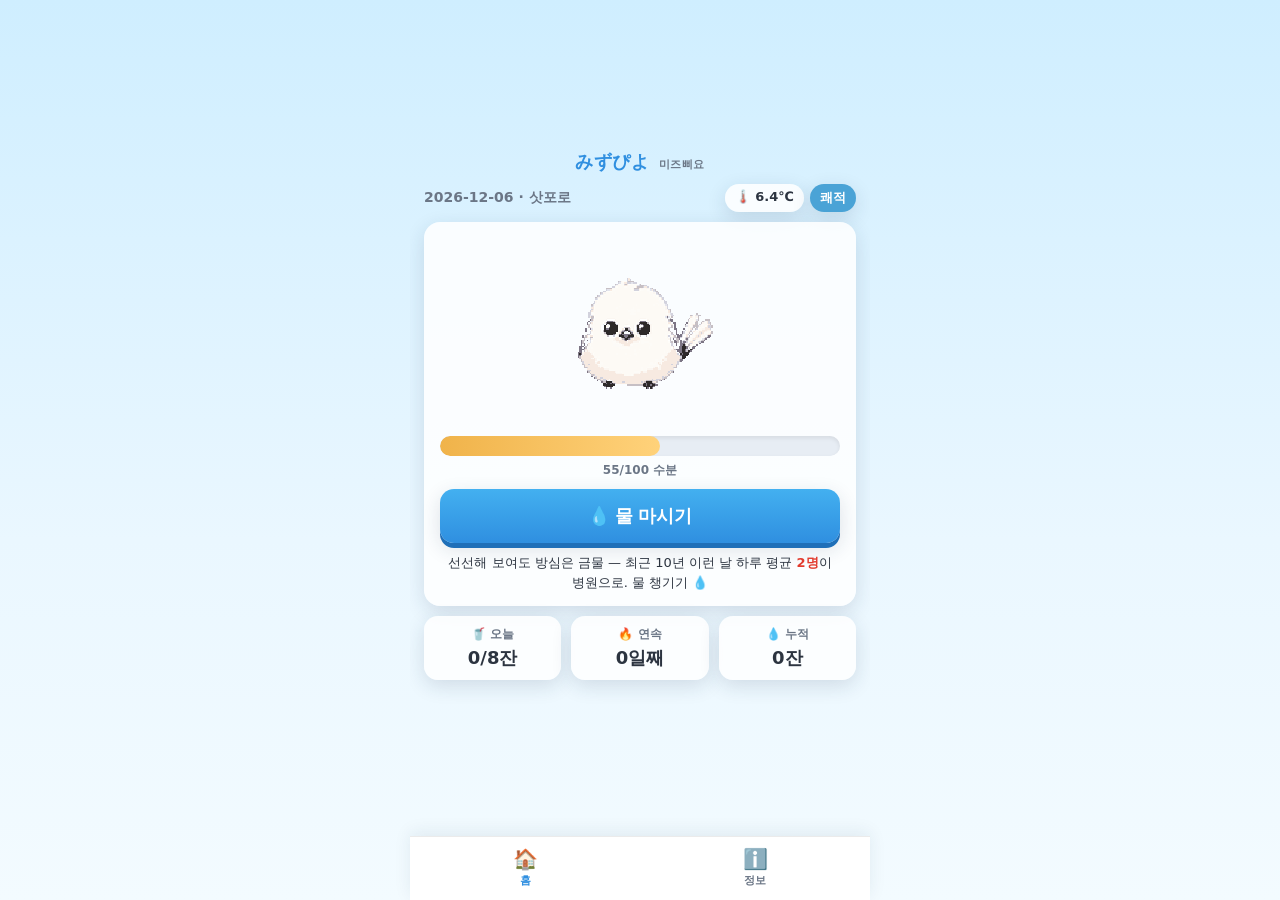
==== index.html @ 14b31330 "feat: mizupiyo Sapporo hydration nudge web app Co-Authored-By: Claude Fable 5 <noreply@anthropic.com" ====
<!DOCTYPE html>
<html lang="ko">
<head>
  <meta charset="UTF-8" />
  <meta name="viewport" content="width=device-width, initial-scale=1.0, maximum-scale=1.0, user-scalable=no" />
  <title>みずぴよ 미즈삐요 — 삿포로 물주기 오목눈이</title>
  <meta name="description" content="みずぴよ(미즈삐요): 삿포로 실제 기온에 반응해 목말라하는 오목눈이 펫에게 물을 주며 키우는 수분 섭취 넛지 웹앱" />
  <link rel="stylesheet" href="./css/style.css?v=6" />
</head>
<body class="tone-warm">
  <div id="app">
    <main id="screen">
      <div class="loading">みずぴよ가 오목눈이를 깨우는 중… 🐦💧</div>
    </main>
    <nav id="tabbar">
      <button data-tab="home" class="active">🏠<span>홈</span></button>
      <button data-tab="info">ℹ️<span>정보</span></button>
    </nav>
  </div>

  <div id="toast"></div>

  <script src="./js/sprites.js?v=6"></script>
  <script src="./js/data.js?v=6"></script>
  <script src="./js/game.js?v=6"></script>
  <script src="./js/app.js?v=6"></script>
</body>
</html>
---- css/style.css ----
/* style.css — Sapporo Hydration Pet. Mobile-first, pixel-art friendly. */

* { box-sizing: border-box; margin: 0; padding: 0; }

:root {
  --card: rgba(255, 255, 255, 0.86);
  --ink: #2c3440;
  --muted: #6b7686;
  --line: rgba(0, 0, 0, 0.08);
  --shadow: 0 6px 20px rgba(30, 50, 80, 0.14);
  --radius: 16px;
}

html, body { height: 100%; }

body {
  font-family: "Segoe UI", system-ui, "Apple SD Gothic Neo", "Malgun Gothic", sans-serif;
  color: var(--ink);
  min-height: 100%;
  transition: background 0.6s ease;
  -webkit-tap-highlight-color: transparent;
  user-select: none;
}

/* --- Heat-stage background tones ------------------------------------------ */
body.tone-cool  { background: linear-gradient(180deg, #cfeeff 0%, #eaf7ff 60%, #f3fbff 100%); }
body.tone-warm  { background: linear-gradient(180deg, #ffe9c7 0%, #fff6e6 60%, #fffaf2 100%); }
body.tone-hot   { background: linear-gradient(180deg, #ffcf9e 0%, #ffe0c2 55%, #fff1e4 100%); }
body.tone-blaze { background: linear-gradient(180deg, #ff9f8a 0%, #ffc0ac 50%, #ffe0d5 100%); }

#app {
  max-width: 460px;
  margin: 0 auto;
  min-height: 100vh;
  min-height: 100dvh;
  display: flex;
  flex-direction: column;
  position: relative;
}

#screen {
  flex: 1;
  padding: 10px 14px 80px;
  display: flex;
  flex-direction: column;
  justify-content: safe center; /* short content centers; tall content scrolls from top */
  gap: 10px;
  overflow-y: auto;
}

.sprite { image-rendering: pixelated; image-rendering: crisp-edges; display: block; }

/* --- Brand ---------------------------------------------------------------- */
.brand { text-align: center; margin: 0; letter-spacing: 0.5px; }
.brand b { font-size: 18px; color: #2f8fe0; }
.brand span { font-size: 11px; color: var(--muted); font-weight: 700; margin-left: 4px; }

/* --- Top bar -------------------------------------------------------------- */
.topbar {
  display: flex; align-items: center; justify-content: space-between;
  gap: 8px; flex-wrap: wrap;
}
.date { font-size: 14px; font-weight: 700; color: var(--muted); }
.badges { display: flex; gap: 6px; }
.badge {
  font-size: 13px; font-weight: 800; padding: 5px 10px; border-radius: 999px;
  background: var(--card); box-shadow: var(--shadow);
}
.badge.temp small { font-weight: 700; opacity: 0.65; font-size: 11px; }
.badge.stage.tone-cool  { background: #4aa3d6; color: #fff; }
.badge.stage.tone-warm  { background: #f0a83c; color: #fff; }
.badge.stage.tone-hot   { background: #f0742c; color: #fff; }
.badge.stage.tone-blaze { background: #e23b2e; color: #fff; }

/* --- Pet stage ------------------------------------------------------------ */
.pet-stage {
  background: var(--card); border-radius: var(--radius); box-shadow: var(--shadow);
  padding: 14px 16px; display: flex; flex-direction: column; align-items: center; gap: 10px;
}
.pet-wrap { position: relative; width: 190px; height: 190px; cursor: pointer; }
.pet-wrap .sprite { position: absolute; inset: 0; width: 100%; height: 100%; transition: opacity 0.4s ease; }
.pet-wrap .sprite.enter { opacity: 0; }
.pet-wrap .sprite.leave { opacity: 0; }
.pet-wrap:active { transform: scale(0.96); }

.pet-wrap[data-state="calm"]    .sprite { animation: bob 2.6s ease-in-out infinite; }
.pet-wrap[data-state="thirsty"] .sprite { animation: shiver 0.5s steps(2) infinite; }
.pet-wrap[data-state="heat"]    .sprite { animation: pant 0.7s ease-in-out infinite; }
.pet-wrap[data-state="happy"]   .sprite { animation: jump 0.5s ease-in-out infinite; }

@keyframes bob    { 0%,100% { transform: translateY(0); } 50% { transform: translateY(-6px); } }
@keyframes shiver { 0% { transform: translateX(-2px); } 100% { transform: translateX(2px); } }
@keyframes pant   { 0%,100% { transform: scale(1); } 50% { transform: scale(1.04, 0.96); } }
@keyframes jump   { 0%,100% { transform: translateY(0) scale(1); } 40% { transform: translateY(-14px) scale(1.05); } }

.sparkle {
  position: absolute; top: 40%; font-size: 20px; pointer-events: none;
  animation: floatUp 1s ease-out forwards;
}
@keyframes floatUp {
  0% { transform: translateY(0) scale(0.6); opacity: 0; }
  30% { opacity: 1; }
  100% { transform: translateY(-70px) scale(1.1); opacity: 0; }
}

/* --- Gauge ---------------------------------------------------------------- */
.gauge { width: 100%; }
.gauge-track {
  height: 20px; border-radius: 999px; background: #e7edf4;
  overflow: hidden; box-shadow: inset 0 2px 4px rgba(0,0,0,0.08);
}
.gauge-fill { height: 100%; width: 0; border-radius: 999px; transition: width 0.4s ease, background 0.4s; }
.gauge-fill.ok  { background: linear-gradient(90deg, #46c37b, #6fe0a0); }
.gauge-fill.mid { background: linear-gradient(90deg, #f0b34a, #ffd27a); }
.gauge-fill.low { background: linear-gradient(90deg, #e2564a, #ff8a7a); }
.gauge-label { text-align: center; font-size: 12px; font-weight: 700; color: var(--muted); margin-top: 6px; }

/* --- Water button --------------------------------------------------------- */
.water-btn {
  width: 100%; padding: 15px; font-size: 18px; font-weight: 800; color: #fff;
  border: none; border-radius: 14px; cursor: pointer;
  background: linear-gradient(180deg, #43b0f0, #2f8fe0);
  box-shadow: 0 5px 0 #1f6fb8, var(--shadow); transition: transform 0.08s, box-shadow 0.08s;
}
.water-btn:active:not(:disabled) { transform: translateY(4px); box-shadow: 0 1px 0 #1f6fb8; }
.water-btn:disabled { background: #b9c2ce; box-shadow: 0 5px 0 #98a2af; cursor: not-allowed; }

.heat-line { font-size: 13px; text-align: center; color: var(--ink); line-height: 1.5; }
.heat-line b { color: #e23b2e; }
.fallback-note { font-size: 11px; color: var(--muted); text-align: center; line-height: 1.4; }

/* --- Stats ---------------------------------------------------------------- */
.stats { display: grid; grid-template-columns: repeat(3, 1fr); gap: 10px; }
.stats.stats-2 { grid-template-columns: repeat(2, 1fr); }
.stat {
  background: var(--card); border-radius: 14px; box-shadow: var(--shadow);
  padding: 10px 6px; text-align: center; display: flex; flex-direction: column; gap: 3px;
}
.stat .k { font-size: 12px; color: var(--muted); font-weight: 700; }
.stat .v { font-size: 18px; font-weight: 800; }

/* --- Dex ------------------------------------------------------------------ */
.dex-progress { height: 10px; border-radius: 999px; background: #e7edf4; overflow: hidden; }
.dex-progress-fill { height: 100%; background: linear-gradient(90deg, #46c37b, #6fe0a0); transition: width 0.5s; }
.dex-grid { display: grid; grid-template-columns: repeat(3, 1fr); gap: 10px; }
.dex-card {
  background: var(--card); border-radius: 14px; box-shadow: var(--shadow);
  padding: 12px 6px; text-align: center; display: flex; flex-direction: column; align-items: center; gap: 5px;
}
.dex-card.locked { opacity: 0.75; }
.dex-card.legendary { outline: 2px solid #e6b422; background: linear-gradient(180deg, #fff9e6, #fffdf5); }
.dex-sprite-wrap { width: 74px; height: 74px; }
.dex-sprite-wrap .sprite { width: 100%; height: 100%; }
.dex-name { font-size: 12px; font-weight: 800; }
.dex-card.locked .dex-name { color: var(--muted); }
.dex-cond { font-size: 10px; color: var(--muted); line-height: 1.35; }

/* --- Info ----------------------------------------------------------------- */
.info { background: var(--card); border-radius: var(--radius); box-shadow: var(--shadow); padding: 18px; display: flex; flex-direction: column; gap: 10px; }
.info h3 { font-size: 15px; margin-top: 6px; }
.info p { font-size: 13px; line-height: 1.6; }
.info ul { font-size: 13px; line-height: 1.7; padding-left: 18px; }
.info .muted { color: var(--muted); font-size: 12px; }
.info-table { width: 100%; border-collapse: collapse; font-size: 12px; }
.info-table th, .info-table td { border: 1px solid var(--line); padding: 6px 4px; text-align: center; }
.info-table th { background: rgba(0,0,0,0.04); font-weight: 800; }
.reset-btn {
  margin-top: 10px; padding: 12px; border: none; border-radius: 12px; cursor: pointer;
  background: #f0e3e3; color: #b13a30; font-weight: 800; font-size: 14px;
}

/* --- Tab bar -------------------------------------------------------------- */
#tabbar {
  position: fixed; bottom: 0; left: 50%; transform: translateX(-50%);
  width: 100%; max-width: 460px; display: flex;
  background: rgba(255,255,255,0.94); backdrop-filter: blur(8px);
  border-top: 1px solid var(--line); box-shadow: 0 -4px 16px rgba(30,50,80,0.08);
}
#tabbar button {
  flex: 1; border: none; background: none; cursor: pointer; padding: 10px 0 12px;
  font-size: 20px; color: var(--muted); display: flex; flex-direction: column; align-items: center; gap: 2px;
}
#tabbar button span { font-size: 11px; font-weight: 700; }
#tabbar button.active { color: #2f8fe0; }

/* --- Toast + modal -------------------------------------------------------- */
#toast {
  position: fixed; bottom: 84px; left: 50%; transform: translateX(-50%) translateY(20px);
  background: rgba(40,50,65,0.94); color: #fff; padding: 10px 16px; border-radius: 999px;
  font-size: 13px; font-weight: 700; opacity: 0; pointer-events: none; transition: all 0.3s; z-index: 40; white-space: nowrap;
}
#toast.show { opacity: 1; transform: translateX(-50%) translateY(0); }

#modal {
  position: fixed; inset: 0; background: rgba(20,30,45,0.55); display: none;
  align-items: center; justify-content: center; z-index: 60; padding: 24px;
}
#modal.show { display: flex; }
.modal-card {
  background: #fff; border-radius: 20px; padding: 24px; text-align: center;
  max-width: 300px; width: 100%; display: flex; flex-direction: column; align-items: center; gap: 6px;
  animation: pop 0.35s ease;
}
@keyframes pop { 0% { transform: scale(0.7); opacity: 0; } 100% { transform: scale(1); opacity: 1; } }
.modal-burst { font-size: 30px; animation: bob 1.5s ease-in-out infinite; }
.modal-sprite { width: 110px; height: 110px; }
.modal-sprite .sprite { width: 100%; height: 100%; }
.modal-title { font-size: 13px; color: var(--muted); font-weight: 700; }
.modal-name { font-size: 20px; font-weight: 800; }
.modal-cond { font-size: 12px; color: var(--muted); }
.modal-ok {
  margin-top: 10px; padding: 12px 20px; border: none; border-radius: 12px; cursor: pointer;
  background: linear-gradient(180deg, #43b0f0, #2f8fe0); color: #fff; font-weight: 800; font-size: 15px;
}

.loading, .error { text-align: center; margin-top: 60px; color: var(--muted); line-height: 1.8; font-weight: 700; }
.error code { background: rgba(0,0,0,0.06); padding: 1px 5px; border-radius: 4px; }
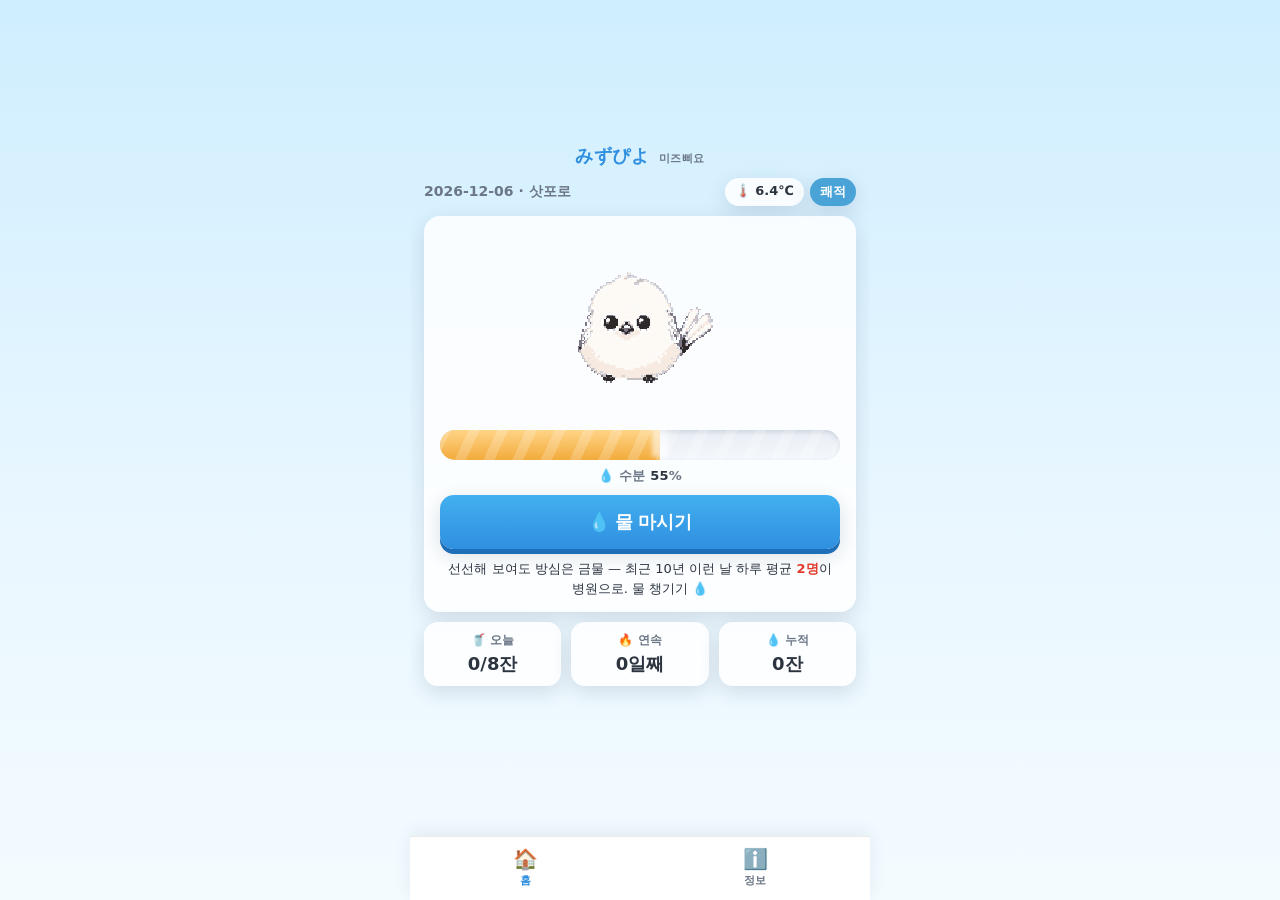
==== commit 67d89dc1: "style: water-tank hydration gauge with wave shimmer Co-Authored-By: Claude Fable 5 <noreply@anthropi" ====
--- a/index.html
+++ b/index.html
@@ -5,7 +5,7 @@
   <meta name="viewport" content="width=device-width, initial-scale=1.0, maximum-scale=1.0, user-scalable=no" />
   <title>みずぴよ 미즈삐요 — 삿포로 물주기 오목눈이</title>
   <meta name="description" content="みずぴよ(미즈삐요): 삿포로 실제 기온에 반응해 목말라하는 오목눈이 펫에게 물을 주며 키우는 수분 섭취 넛지 웹앱" />
-  <link rel="stylesheet" href="./css/style.css?v=6" />
+  <link rel="stylesheet" href="./css/style.css?v=7" />
 </head>
 <body class="tone-warm">
   <div id="app">
@@ -20,9 +20,9 @@
 
   <div id="toast"></div>
 
-  <script src="./js/sprites.js?v=6"></script>
-  <script src="./js/data.js?v=6"></script>
-  <script src="./js/game.js?v=6"></script>
-  <script src="./js/app.js?v=6"></script>
+  <script src="./js/sprites.js?v=7"></script>
+  <script src="./js/data.js?v=7"></script>
+  <script src="./js/game.js?v=7"></script>
+  <script src="./js/app.js?v=7"></script>
 </body>
 </html>
--- a/css/style.css
+++ b/css/style.css
@@ -103,17 +103,39 @@
   100% { transform: translateY(-70px) scale(1.1); opacity: 0; }
 }
 
-/* --- Gauge ---------------------------------------------------------------- */
+/* --- Gauge (water tank) --------------------------------------------------- */
 .gauge { width: 100%; }
 .gauge-track {
-  height: 20px; border-radius: 999px; background: #e7edf4;
-  overflow: hidden; box-shadow: inset 0 2px 4px rgba(0,0,0,0.08);
-}
-.gauge-fill { height: 100%; width: 0; border-radius: 999px; transition: width 0.4s ease, background 0.4s; }
-.gauge-fill.ok  { background: linear-gradient(90deg, #46c37b, #6fe0a0); }
-.gauge-fill.mid { background: linear-gradient(90deg, #f0b34a, #ffd27a); }
-.gauge-fill.low { background: linear-gradient(90deg, #e2564a, #ff8a7a); }
-.gauge-label { text-align: center; font-size: 12px; font-weight: 700; color: var(--muted); margin-top: 6px; }
+  position: relative; height: 30px; border-radius: 999px;
+  background: linear-gradient(180deg, #e9eef5, #f4f7fb);
+  overflow: hidden; box-shadow: inset 0 2px 5px rgba(30,50,80,0.14);
+}
+.gauge-fill {
+  position: absolute; inset: 0 auto 0 0; height: 100%; width: 0;
+  transition: width 0.5s cubic-bezier(.3,.8,.4,1), background 0.5s;
+}
+.gauge-fill.ok  { background: linear-gradient(180deg, #6fc4f5, #2f8fe0); }
+.gauge-fill.mid { background: linear-gradient(180deg, #ffd487, #f2ab3c); }
+.gauge-fill.low { background: linear-gradient(180deg, #ff9e8f, #ec5a49); }
+/* moving foam crest on the water surface */
+.gauge-fill::before {
+  content: ""; position: absolute; top: -3px; right: -8px; width: 16px; height: 100%;
+  background: rgba(255,255,255,0.55); filter: blur(2px);
+}
+.gauge-fill::after {
+  content: ""; position: absolute; top: 0; left: 0; width: 220%; height: 100%;
+  background: repeating-linear-gradient(115deg,
+    rgba(255,255,255,0.20) 0 10px, rgba(255,255,255,0) 10px 26px);
+  animation: gaugeShimmer 2.4s linear infinite;
+}
+@keyframes gaugeShimmer { to { transform: translateX(-52px); } }
+@media (prefers-reduced-motion: reduce) { .gauge-fill::after { animation: none; } }
+
+.gauge-label {
+  text-align: center; font-size: 13px; font-weight: 800; color: var(--muted);
+  margin-top: 7px; letter-spacing: 0.02em;
+}
+.gauge-label .num { color: var(--ink); font-variant-numeric: tabular-nums; }
 
 /* --- Water button --------------------------------------------------------- */
 .water-btn {
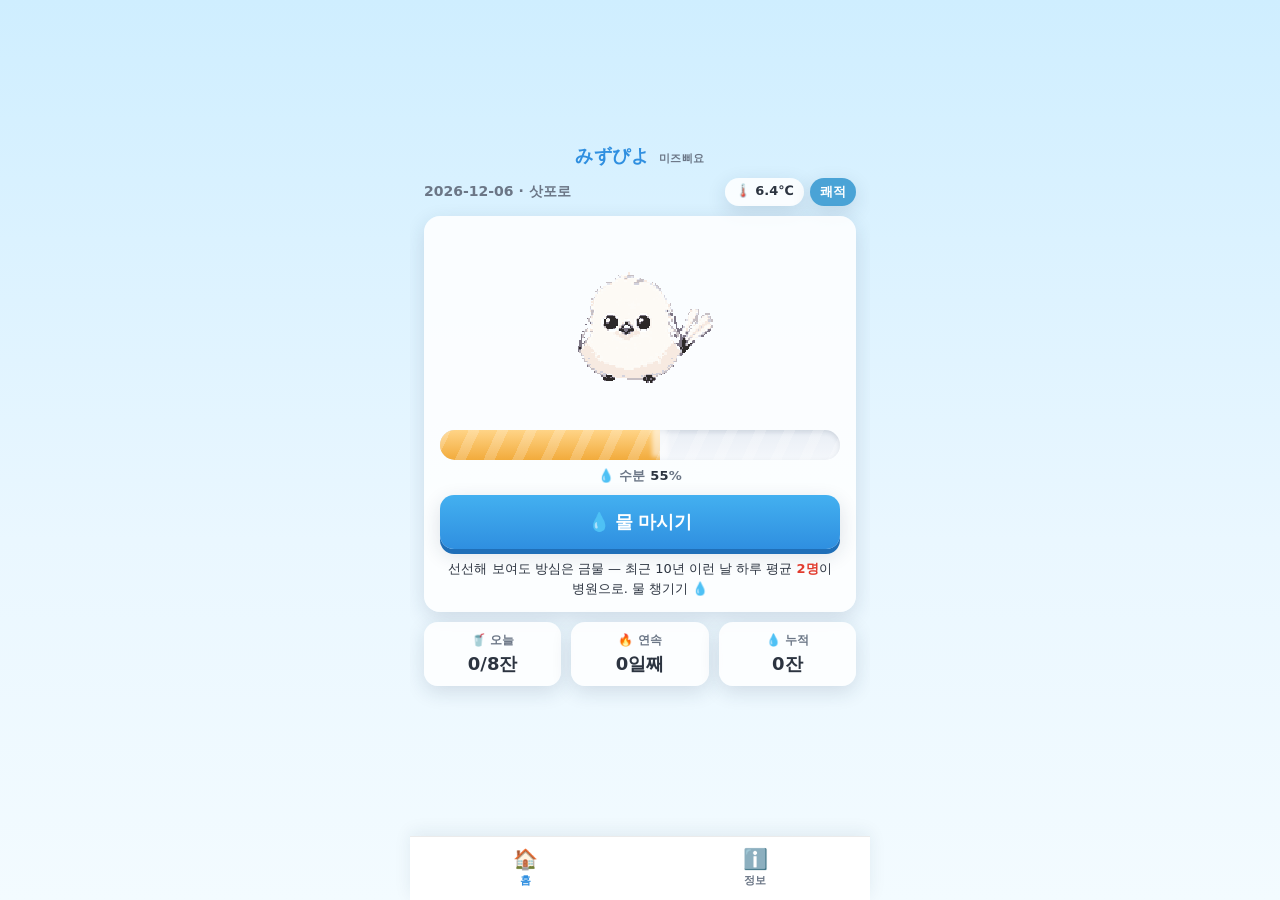
==== commit 8722e61c: "style: crisper sprite silhouettes (despeckle + shave AA halo) Co-Authored-By: Claude Fable 5 <norepl" ====
--- a/index.html
+++ b/index.html
@@ -5,7 +5,7 @@
   <meta name="viewport" content="width=device-width, initial-scale=1.0, maximum-scale=1.0, user-scalable=no" />
   <title>みずぴよ 미즈삐요 — 삿포로 물주기 오목눈이</title>
   <meta name="description" content="みずぴよ(미즈삐요): 삿포로 실제 기온에 반응해 목말라하는 오목눈이 펫에게 물을 주며 키우는 수분 섭취 넛지 웹앱" />
-  <link rel="stylesheet" href="./css/style.css?v=7" />
+  <link rel="stylesheet" href="./css/style.css?v=8" />
 </head>
 <body class="tone-warm">
   <div id="app">
@@ -20,9 +20,9 @@
 
   <div id="toast"></div>
 
-  <script src="./js/sprites.js?v=7"></script>
-  <script src="./js/data.js?v=7"></script>
-  <script src="./js/game.js?v=7"></script>
-  <script src="./js/app.js?v=7"></script>
+  <script src="./js/sprites.js?v=8"></script>
+  <script src="./js/data.js?v=8"></script>
+  <script src="./js/game.js?v=8"></script>
+  <script src="./js/app.js?v=8"></script>
 </body>
 </html>
